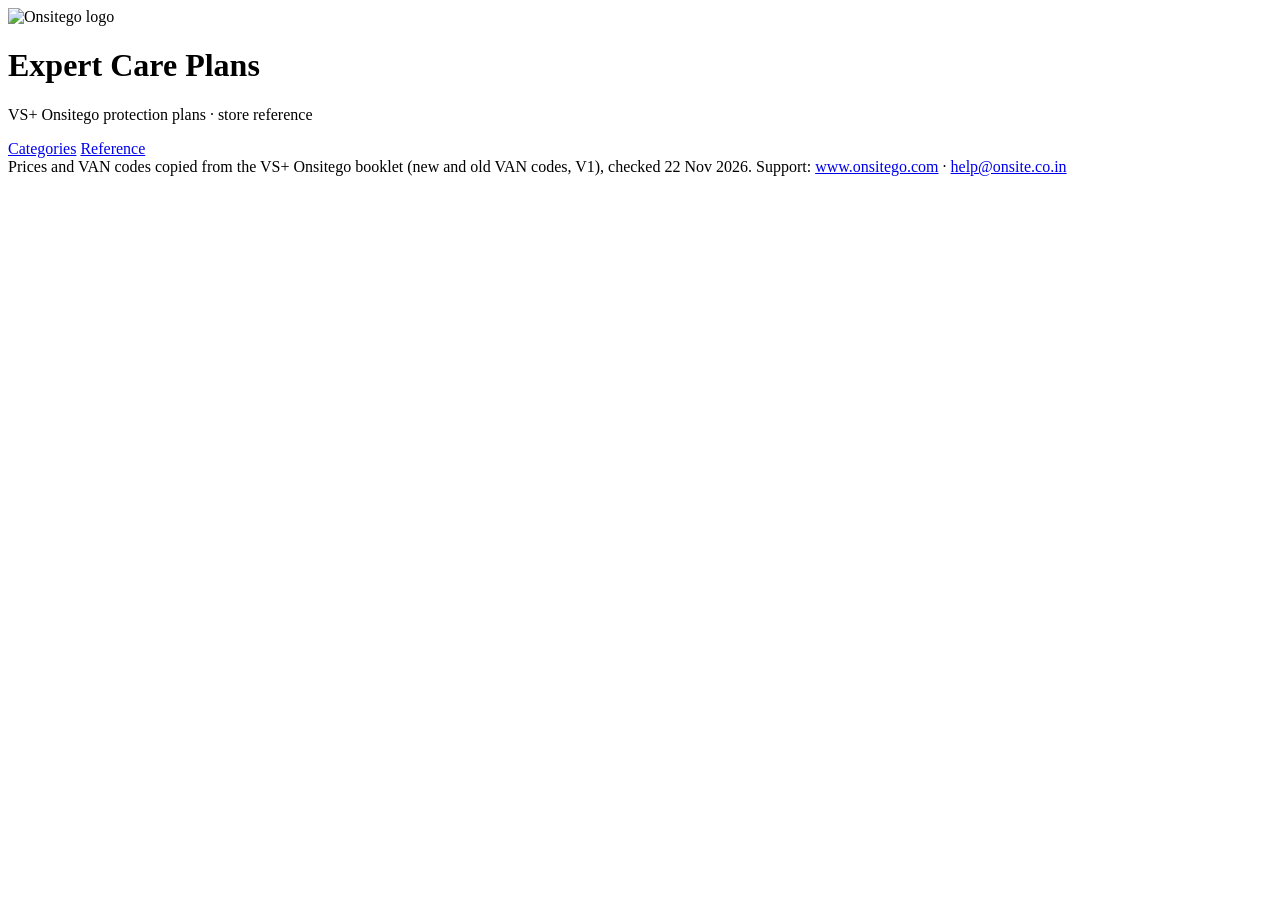
==== index.html @ bc52777d "Rename 1-index.html to index.html" ====
<!DOCTYPE html>
<html lang="en">
<head>
<meta charset="utf-8">
<meta name="viewport" content="width=device-width, initial-scale=1">
<title>Expert Care Plans — VS+ Onsitego</title>
<meta name="description" content="Every VS+ Onsitego protection plan from the current booklet. Browse by category, or enter a device price to see the exact slab, plan prices and VAN codes.">
<link rel="icon" href="logo.jpg">
<link rel="stylesheet" href="style.css">
</head>
<body>
<div id="splash" hidden>
  <img src="welcome.jpg" alt="Welcome to Onsitego">
  <button type="button" id="splash-skip">Skip</button>
</div>
<header class="site-head">
  <img class="site-logo" src="logo.jpg" alt="Onsitego logo">
  <div class="site-head-text">
    <h1>Expert Care Plans</h1>
    <p class="site-sub">VS+ Onsitego protection plans · store reference</p>
  </div>
  <nav class="site-nav" aria-label="Pages">
    <a href="#/" data-nav="home">Categories</a>
    <a href="#/reference" data-nav="reference">Reference</a>
  </nav>
</header>
<main id="app"></main>
<footer class="site-foot">
  Prices and VAN codes copied from the VS+ Onsitego booklet (new and old VAN codes, V1), checked 22 Nov 2026.
  Support: <a href="https://www.onsitego.com">www.onsitego.com</a> · <a href="mailto:help@onsite.co.in">help@onsite.co.in</a>
</footer>
<script src="data.js"></script>
<script src="app.js"></script>
</body>
</html>
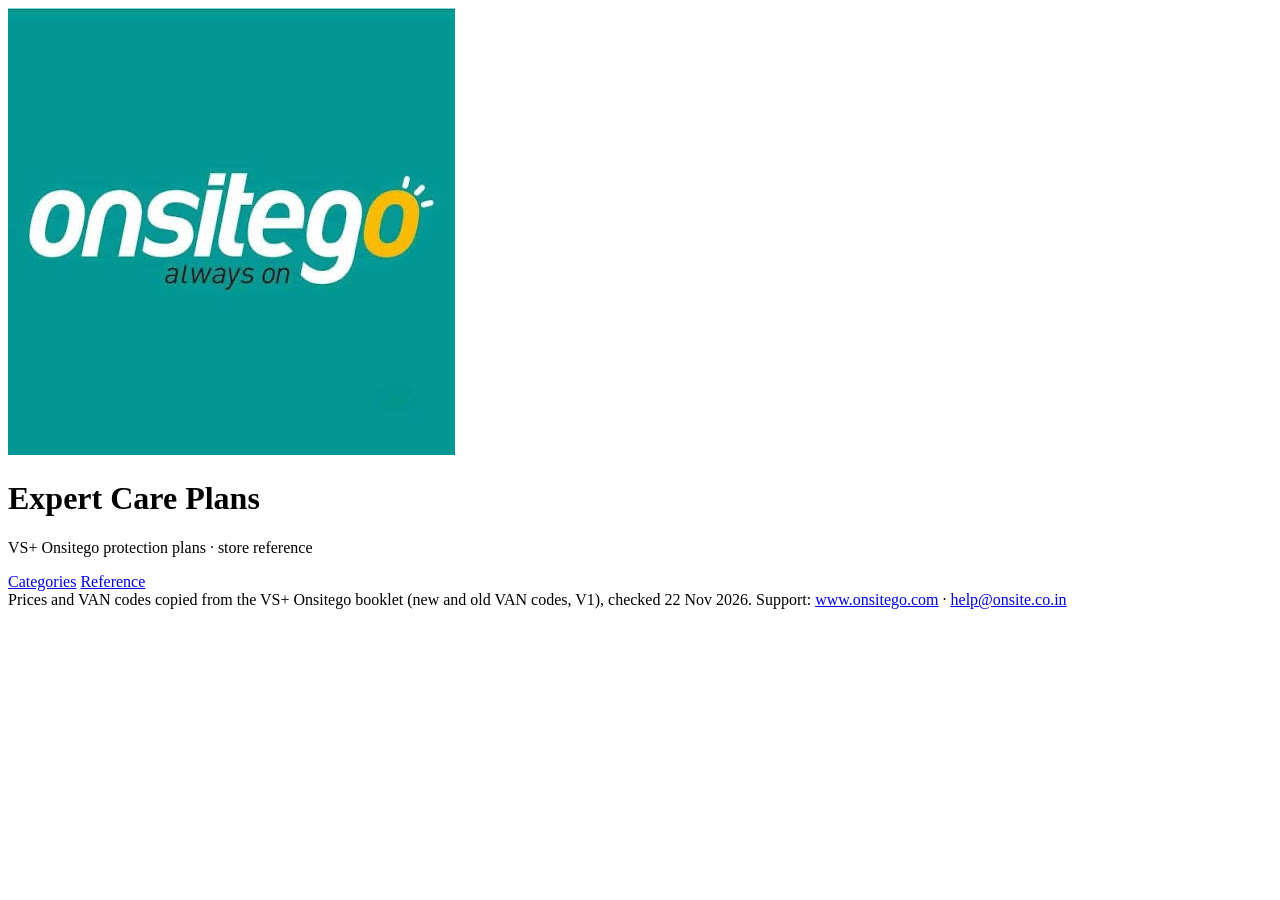
==== commit 2cda9ad1: "Rename 13-index.html to index.html" ====
--- a/index.html
+++ b/index.html
@@ -30,6 +30,7 @@
   Support: <a href="https://www.onsitego.com">www.onsitego.com</a> · <a href="mailto:help@onsite.co.in">help@onsite.co.in</a>
 </footer>
 <script src="data.js"></script>
-<script src="app.js"></script>
+<script src="icons.js"></script>
+  <script src="app.js"></script>
 </body>
 </html>
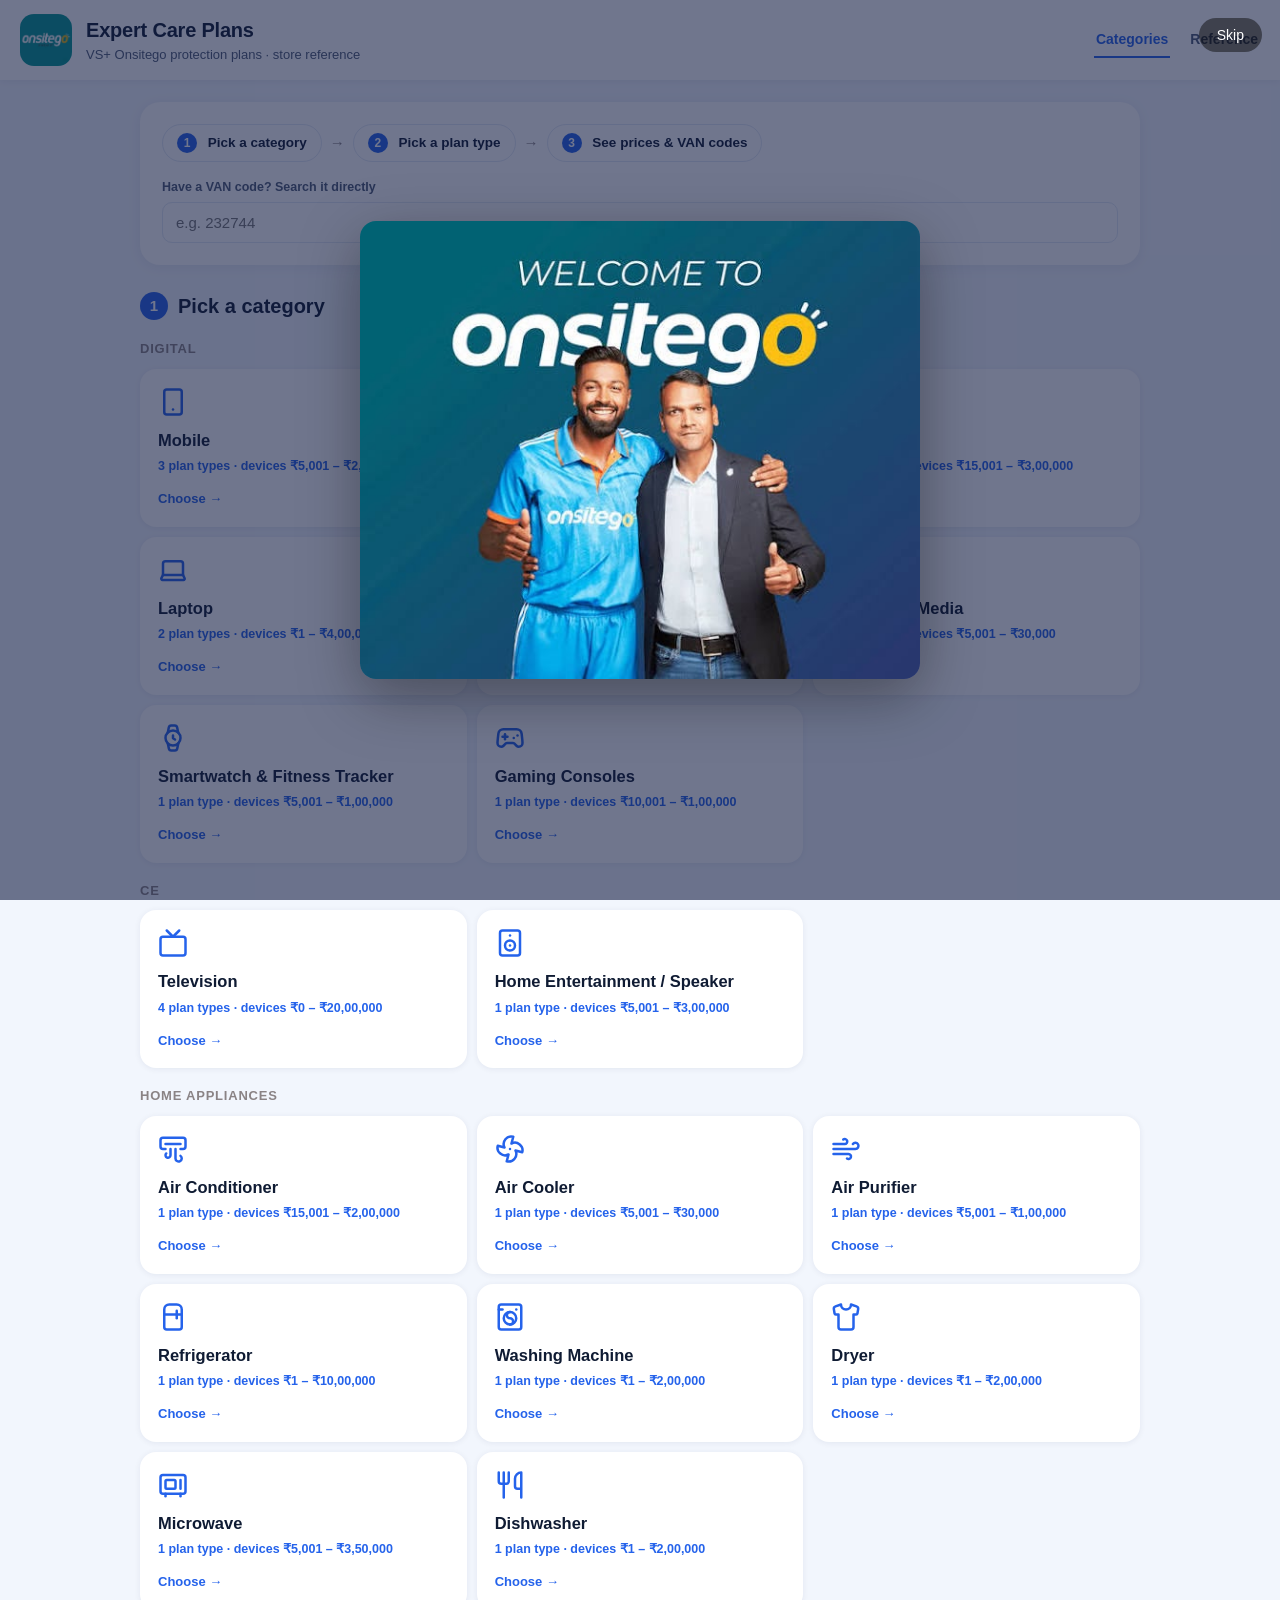
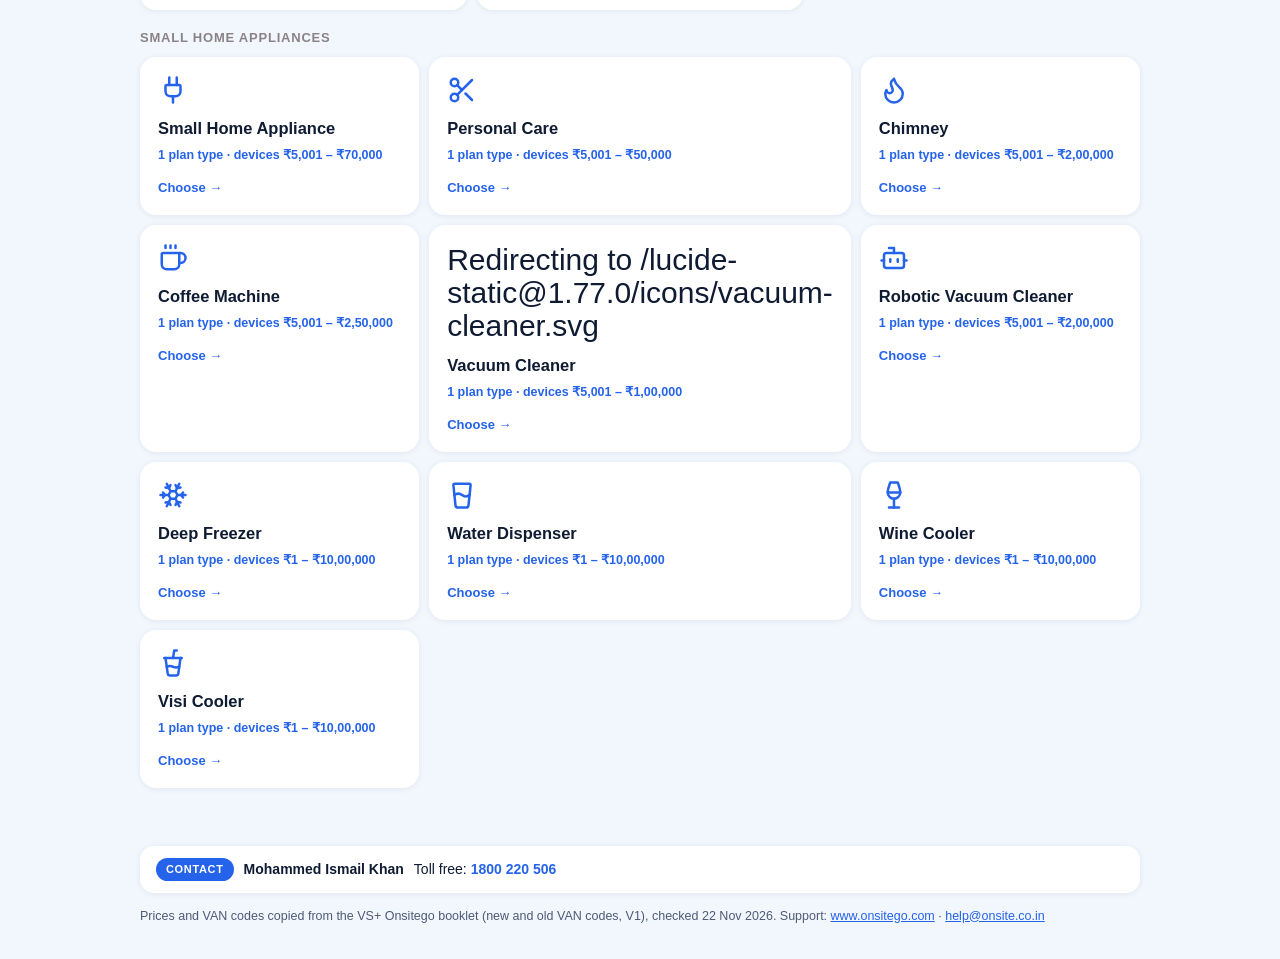
==== commit 202ddf0d: "Rename 8-index.html to index.html" ====
--- a/index.html
+++ b/index.html
@@ -26,6 +26,11 @@
 </header>
 <main id="app"></main>
 <footer class="site-foot">
+  <div class="contact">
+    <span class="contact-label">Contact</span>
+    <b>Mohammed Ismail Khan</b>
+    <span>Toll free: <a class="contact-tel" href="tel:1800220506">1800 220 506</a></span>
+  </div>
   Prices and VAN codes copied from the VS+ Onsitego booklet (new and old VAN codes, V1), checked 22 Nov 2026.
   Support: <a href="https://www.onsitego.com">www.onsitego.com</a> · <a href="mailto:help@onsite.co.in">help@onsite.co.in</a>
 </footer>
--- a/style.css
+++ b/style.css
@@ -0,0 +1,222 @@
+:root {
+  --ink: #0f1b33;
+  --ink-2: #4d5b76;
+  --hairline: #e2e9f5;
+  --teal: #2563eb;
+  --teal-dark: #1d4ed8;
+  --hit: #e8f0ff;
+  --hit-border: #2563eb;
+  --sand: #f2f6fd;
+  --ink-3: #8b98b2;
+}
+* { box-sizing: border-box; }
+body {
+  margin: 0;
+  font-family: -apple-system, BlinkMacSystemFont, "Segoe UI", Roboto, "Helvetica Neue", Arial, sans-serif;
+  color: var(--ink);
+  background: var(--sand);
+  font-size: 15px;
+  line-height: 1.5;
+}
+a { color: var(--teal); }
+
+/* splash */
+#splash {
+  position: fixed; inset: 0; z-index: 50;
+  background: rgba(18, 27, 66, 0.6);
+  display: flex; align-items: center; justify-content: center;
+  opacity: 1; transition: opacity 0.4s ease;
+}
+#splash.closing { opacity: 0; pointer-events: none; }
+#splash img {
+  max-width: min(560px, 92vw); height: auto;
+  border-radius: 16px; box-shadow: 0 18px 60px rgba(0,0,0,0.35);
+  animation: ec-pop 0.35s ease-out;
+}
+@keyframes ec-pop { from { transform: scale(0.96); opacity: 0; } to { transform: scale(1); opacity: 1; } }
+#splash-skip {
+  position: absolute; top: 18px; right: 18px;
+  background: rgba(0,0,0,0.45); color: #fff; border: none; border-radius: 999px;
+  padding: 9px 18px; font-size: 14px; cursor: pointer;
+}
+
+/* header */
+.site-head {
+  background: #fff; border-bottom: 1px solid var(--hairline);
+  padding: 14px 20px;
+  display: flex; align-items: center; gap: 14px; flex-wrap: wrap;
+  position: sticky; top: 0; z-index: 10;
+}
+.site-logo { width: 52px; height: 52px; border-radius: 12px; object-fit: cover; }
+.site-head h1 { font-size: 20px; margin: 0; letter-spacing: -0.01em; }
+.site-sub { margin: 0; font-size: 13px; color: var(--ink-2); }
+.site-head-text { flex: 1; min-width: 180px; }
+.site-nav { display: flex; gap: 18px; }
+.site-nav a {
+  text-decoration: none; color: var(--ink-2); font-weight: 600; font-size: 14px;
+  padding: 6px 2px; border-bottom: 2px solid transparent;
+}
+.site-nav a.active { color: var(--teal); border-bottom-color: var(--teal); }
+
+main { max-width: 1040px; margin: 0 auto; padding: 22px 20px 40px; }
+.site-foot {
+  max-width: 1040px; margin: 0 auto; padding: 18px 20px 34px;
+  font-size: 12.5px; color: var(--ink-2);
+}
+
+/* hero */
+.hero { background: #fff; border: 1px solid var(--hairline); border-radius: 16px; padding: 22px; margin-bottom: 18px; }
+.hero h2 { margin: 0 0 6px; font-size: 24px; letter-spacing: -0.015em; }
+.hero p { margin: 0; color: var(--ink-2); max-width: 60ch; }
+.hero .cover { margin-top: 16px; }
+.hero .cover img { width: 100%; max-width: 560px; border-radius: 12px; display: block; }
+.hero .fact { color: var(--teal); font-weight: 600; font-size: 13px; margin-bottom: 4px; }
+
+/* finder */
+.finder { display: grid; grid-template-columns: 1fr; gap: 12px; margin-top: 16px; }
+@media (min-width: 768px) { .finder { grid-template-columns: 1fr 1fr; } }
+.field label { display: block; font-size: 12.5px; font-weight: 600; color: var(--ink-2); margin-bottom: 5px; }
+.field input {
+  width: 100%; padding: 11px 13px; font-size: 15px;
+  border: 1px solid var(--hairline); border-radius: 8px; background: #fff; color: var(--ink);
+}
+.field input:focus { outline: 2px solid var(--teal); outline-offset: 0; border-color: var(--teal); }
+.hint { font-size: 13px; color: var(--ink-2); margin-top: 10px; }
+.warn {
+  background: #f4efec; border-radius: 10px; padding: 10px 14px; margin-top: 10px; font-size: 13.5px;
+}
+.warn b { display: block; margin-bottom: 2px; }
+
+/* sections + cards */
+.section-title { font-size: 18px; margin: 26px 0 10px; letter-spacing: -0.01em; }
+.grid { display: grid; grid-template-columns: 1fr; gap: 10px; }
+@media (min-width: 560px) { .grid { grid-template-columns: 1fr 1fr; } }
+@media (min-width: 900px) { .grid { grid-template-columns: 1fr 1fr 1fr; } }
+.card {
+  display: flex; flex-direction: column; gap: 3px;
+  padding: 14px 16px; border: 1px solid var(--hairline); border-radius: 12px;
+  text-decoration: none; color: var(--ink); background: #fff;
+}
+.card:hover { border-color: var(--teal); }
+.card-name { font-weight: 600; font-size: 15px; }
+.card:hover .card-name { text-decoration: underline; }
+.card-plans { font-size: 12.5px; color: var(--ink-2); }
+.card-range { font-size: 12.5px; color: var(--teal); font-weight: 600; margin-top: 2px; }
+
+/* tables */
+.only-mobile { display: block; }
+.only-desktop { display: none; }
+@media (min-width: 768px) { .only-mobile { display: none; } .only-desktop { display: block; } }
+.tbl { width: 100%; border-collapse: collapse; font-size: 13.5px; background: #fff; border-radius: 10px; overflow: hidden; border: 1px solid var(--hairline); }
+.tbl th { background: var(--teal-dark); color: #fff; text-align: left; padding: 9px 11px; font-weight: 600; font-size: 12.5px; }
+.tbl td { padding: 7px 11px; border-bottom: 1px solid var(--hairline); }
+.tbl tr.slab-start td { border-top: 1px solid #d8d4d2; }
+.tbl .slab { font-weight: 600; white-space: nowrap; }
+.tbl .num { text-align: right; }
+.tbl .price { font-weight: 600; }
+.tbl .van { font-variant-numeric: tabular-nums; letter-spacing: 0.02em; }
+.tbl tr.hit td { background: var(--hit); }
+.tbl .check { text-align: center; }
+
+.mrow { border: 1px solid var(--hairline); border-radius: 10px; padding: 10px 12px; margin-bottom: 8px; background: #fff; }
+.mrow.hit { background: var(--hit); border-color: var(--hit-border); }
+.mrow-slab { font-weight: 600; font-size: 14px; margin-bottom: 4px; }
+.mrow-plan { display: flex; flex-wrap: wrap; gap: 4px 12px; font-size: 13px; padding: 3px 0; }
+.mrow-term { font-weight: 600; min-width: 58px; }
+.mrow-price { font-weight: 600; color: var(--teal); }
+.mrow-van { color: var(--ink-2); font-variant-numeric: tabular-nums; }
+
+/* match summary */
+.match { border: 1.5px solid var(--teal); border-radius: 12px; padding: 12px 14px; margin: 12px 0; background: #f0f5ff; }
+.match-head { font-weight: 600; font-size: 14.5px; margin-bottom: 6px; }
+.match-note { font-size: 12.5px; color: var(--ink-2); margin-bottom: 6px; }
+.match-plan { display: flex; flex-wrap: wrap; align-items: center; gap: 4px 14px; font-size: 13.5px; padding: 3px 0; }
+.match-term { font-weight: 600; min-width: 62px; }
+.match-price { font-weight: 600; color: var(--teal); font-size: 15px; }
+.match-van { color: var(--ink-2); font-size: 12.5px; }
+.match-van b { color: var(--ink); font-variant-numeric: tabular-nums; }
+.copybtn {
+  border: 1px solid var(--hairline); background: #fff; border-radius: 6px;
+  font-size: 11.5px; padding: 3px 8px; cursor: pointer; color: var(--ink-2); margin-left: 6px;
+}
+.copybtn:hover { border-color: var(--teal); color: var(--teal); }
+
+/* van results */
+.van-hit { border: 1px solid var(--hairline); border-radius: 10px; padding: 10px 12px; margin-top: 8px; background: #fff; }
+.van-hit-top { display: flex; align-items: center; gap: 10px; }
+.van-code { font-weight: 600; font-size: 15px; font-variant-numeric: tabular-nums; }
+.van-kind { font-size: 11.5px; color: var(--teal); font-weight: 600; text-transform: uppercase; letter-spacing: 0.04em; }
+.van-detail { font-size: 13px; margin-top: 2px; }
+.dim { color: var(--ink-2); }
+
+.copay { border: 1px solid var(--hairline); border-radius: 10px; padding: 10px 14px; margin-top: 10px; max-width: 420px; background: #fff; }
+.copay-title { font-weight: 600; font-size: 13px; margin-bottom: 6px; }
+.copay-row { display: flex; justify-content: space-between; font-size: 13px; padding: 3px 0; }
+.footnote { font-size: 12px; color: var(--ink-2); margin-top: 8px; }
+.group-block { margin-bottom: 8px; }
+.backlink { display: inline-block; margin-top: 18px; font-weight: 600; font-size: 14px; }
+ul.plain { padding-left: 20px; }
+ul.plain li { margin-bottom: 8px; }
+.panel { background: #fff; border: 1px solid var(--hairline); border-radius: 14px; padding: 18px 20px; margin-bottom: 16px; }
+.panel h3 { margin: 0 0 8px; font-size: 16px; }
+#splash[hidden] { display: none; }
+
+/* ---- 3-step flow redesign ---- */
+.steps { display: flex; flex-wrap: wrap; align-items: center; gap: 8px; margin-bottom: 16px; }
+.step-pill { background: #fff; border: 1px solid var(--hairline); border-radius: 999px; padding: 8px 14px; font-size: 13.5px; font-weight: 600; color: var(--ink); }
+.step-pill b { display: inline-flex; align-items: center; justify-content: center; width: 20px; height: 20px; border-radius: 50%; background: var(--teal); color: #fff; font-size: 12px; margin-right: 7px; }
+.step-arrow { color: #8a8385; font-weight: 700; }
+.step-title { display: flex; align-items: center; gap: 10px; font-size: 20px; margin: 26px 0 14px; }
+.step-num { display: inline-flex; align-items: center; justify-content: center; width: 28px; height: 28px; border-radius: 50%; background: var(--teal); color: #fff; font-size: 15px; font-weight: 700; flex: none; }
+.group-title { font-size: 13px; text-transform: uppercase; letter-spacing: .06em; color: #8a8385; margin: 18px 0 10px; }
+.crumbs { font-size: 13.5px; color: #8a8385; margin-bottom: 14px; }
+.crumbs a { color: var(--teal); text-decoration: none; font-weight: 600; }
+.crumbs span { margin: 0 4px; }
+.hero.slim { display: flex; align-items: center; gap: 16px; padding: 18px 20px; }
+.hero.slim h2 { margin: 0 0 4px; }
+.hero.slim p { margin: 0; }
+.hero-ic { font-size: 40px; line-height: 1; flex: none; }
+.card { align-items: flex-start; text-align: left; padding: 18px; }
+.card-icon { font-size: 30px; line-height: 1.1; margin-bottom: 8px; }
+.card-name { font-size: 16.5px; }
+.card-go { color: var(--teal); font-weight: 700; font-size: 13px; margin-top: 10px; }
+.card-price { color: var(--ink); font-weight: 700; font-size: 14.5px; margin-top: 4px; }
+.grid.plans .card { min-height: 0; }
+.finder-panel { padding: 16px 18px; }
+.vansearch { margin-top: 6px; }
+.card-icon svg, .hero-ic svg { display: block; color: var(--teal); }
+.card-icon svg { width: 30px; height: 30px; }
+.hero-ic svg { width: 42px; height: 42px; }
+.tbl td.model{font-family:ui-monospace,SFMono-Regular,Consolas,monospace;font-size:12px;color:var(--muted)}
+.mrow-van.model{display:block}
+
+/* blue app theme polish */
+.site-head { box-shadow: 0 1px 8px rgba(16,24,64,.07); border-bottom: none; }
+.site-logo { border-radius: 14px; }
+.hero { border-radius: 20px; border: none; box-shadow: 0 2px 14px rgba(16,24,64,.07); }
+.card { border-radius: 16px; border: none; box-shadow: 0 1px 6px rgba(16,24,64,.07); }
+.card:hover { box-shadow: 0 6px 18px rgba(37,99,235,.16); }
+.panel, .finder, .terms-panel { border-radius: 16px; }
+.mrow { border-radius: 14px; }
+.mrow.hit { box-shadow: 0 3px 12px rgba(37,99,235,.14); }
+.field input { border-radius: 10px; border-color: var(--hairline); }
+.tbl { border-radius: 14px; }
+.tbl th { background: var(--teal); }
+.warn { background: #fff7e8; }
+.match { border-radius: 16px; box-shadow: 0 4px 16px rgba(37,99,235,.14); }
+.copybtn { border-radius: 8px; }
+.copay { border-radius: 14px; }
+
+/* contact block */
+.site-foot .contact {
+  background: #fff; border-radius: 14px; box-shadow: 0 1px 6px rgba(16,24,64,.07);
+  padding: 12px 16px; margin-bottom: 14px;
+  display: flex; align-items: center; gap: 10px; flex-wrap: wrap;
+  font-size: 14px; color: var(--ink);
+}
+.contact-label {
+  background: var(--teal); color: #fff; font-size: 11px; font-weight: 700;
+  text-transform: uppercase; letter-spacing: .06em;
+  border-radius: 999px; padding: 3px 10px;
+}
+.contact-tel { font-weight: 700; text-decoration: none; }
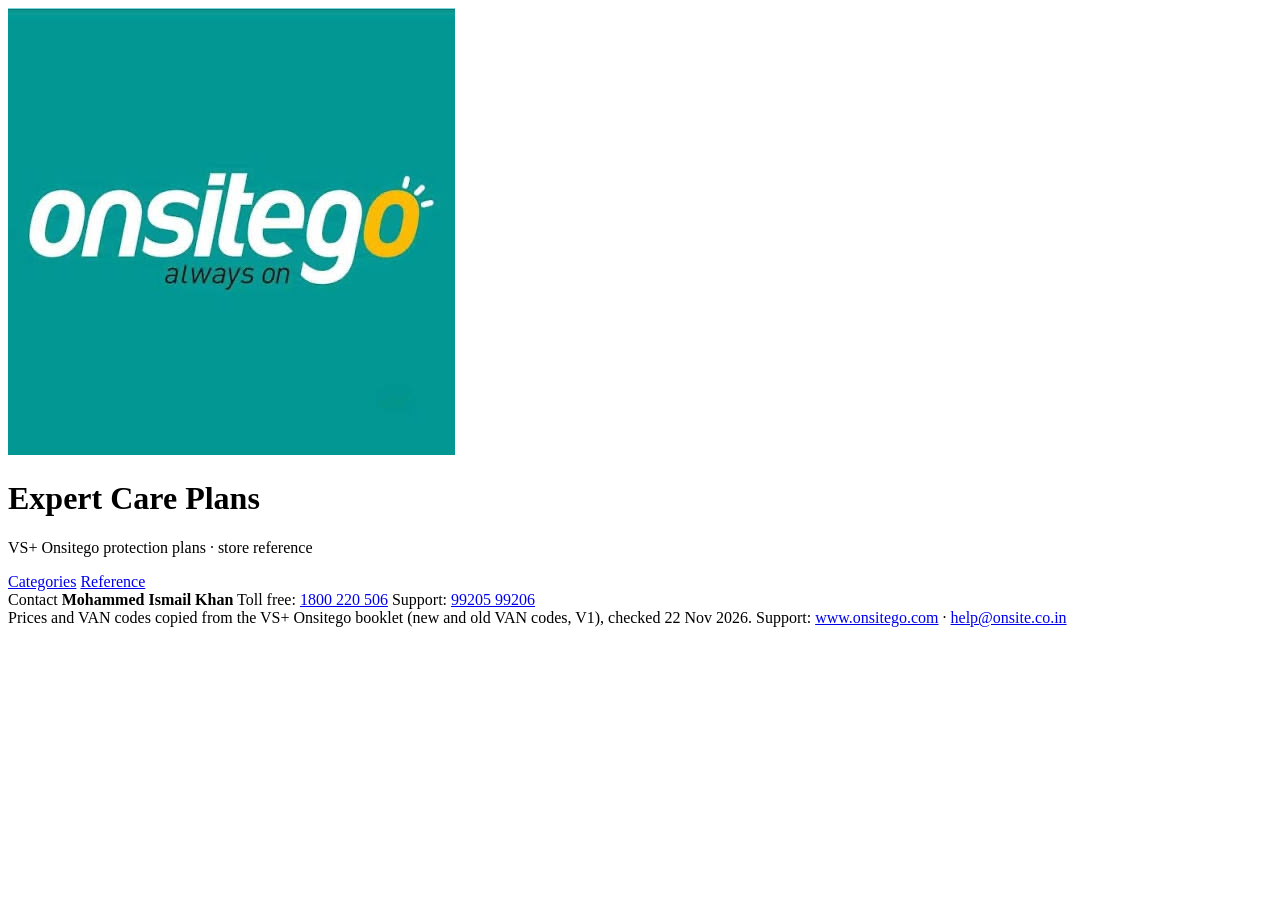
==== commit 6dd4acec: "Rename 1-index.html to index.html" ====
--- a/index.html
+++ b/index.html
@@ -30,6 +30,7 @@
     <span class="contact-label">Contact</span>
     <b>Mohammed Ismail Khan</b>
     <span>Toll free: <a class="contact-tel" href="tel:1800220506">1800 220 506</a></span>
+    <span>Support: <a class="contact-tel" href="tel:+919920599206">99205 99206</a></span>
   </div>
   Prices and VAN codes copied from the VS+ Onsitego booklet (new and old VAN codes, V1), checked 22 Nov 2026.
   Support: <a href="https://www.onsitego.com">www.onsitego.com</a> · <a href="mailto:help@onsite.co.in">help@onsite.co.in</a>
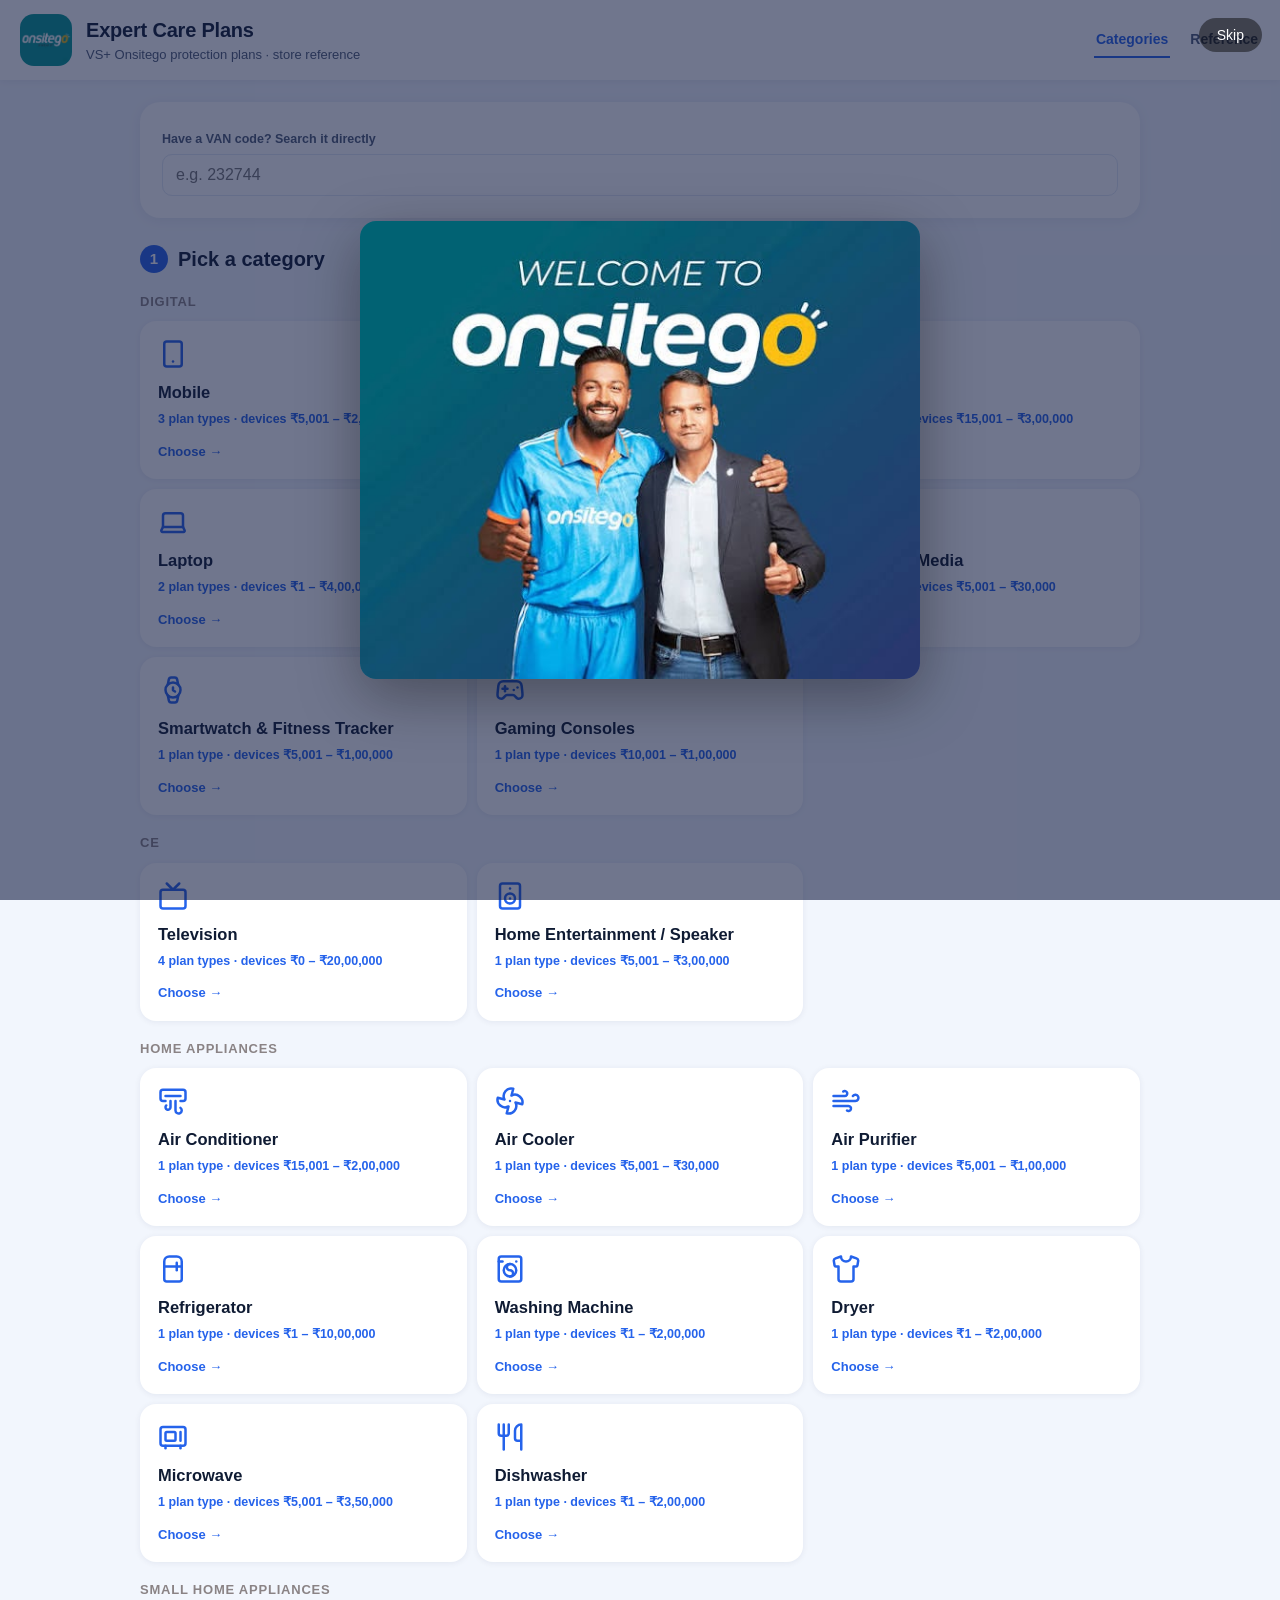
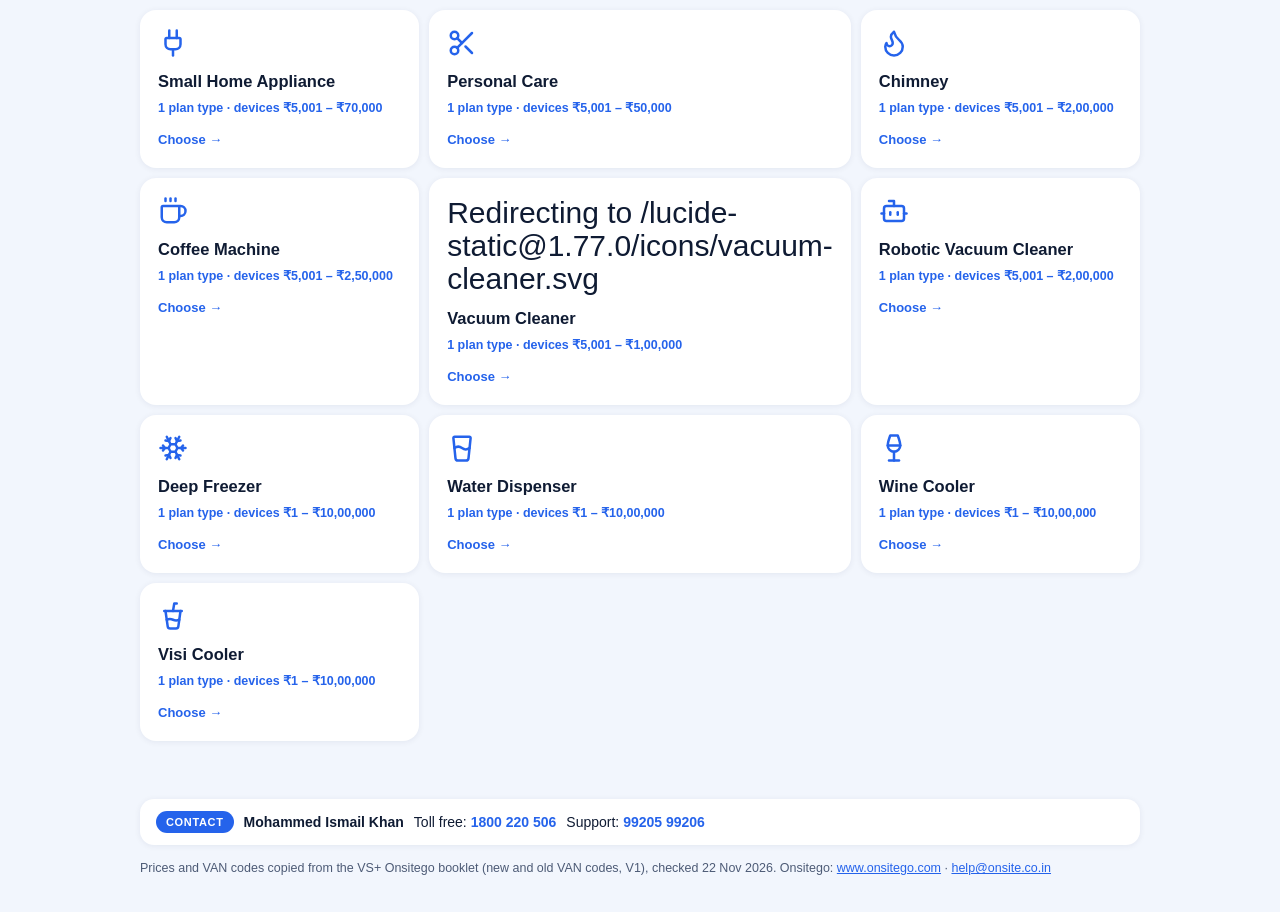
==== commit 150a20a4: "Rename 8-index.html to index.html" ====
--- a/index.html
+++ b/index.html
@@ -33,7 +33,7 @@
     <span>Support: <a class="contact-tel" href="tel:+919920599206">99205 99206</a></span>
   </div>
   Prices and VAN codes copied from the VS+ Onsitego booklet (new and old VAN codes, V1), checked 22 Nov 2026.
-  Support: <a href="https://www.onsitego.com">www.onsitego.com</a> · <a href="mailto:help@onsite.co.in">help@onsite.co.in</a>
+  Onsitego: <a href="https://www.onsitego.com">www.onsitego.com</a> · <a href="mailto:help@onsite.co.in">help@onsite.co.in</a>
 </footer>
 <script src="data.js"></script>
 <script src="icons.js"></script>
--- a/style.css
+++ b/style.css
@@ -0,0 +1,226 @@
+:root {
+  --ink: #0f1b33;
+  --ink-2: #4d5b76;
+  --hairline: #e2e9f5;
+  --teal: #2563eb;
+  --teal-dark: #1d4ed8;
+  --hit: #e8f0ff;
+  --hit-border: #2563eb;
+  --sand: #f2f6fd;
+  --ink-3: #8b98b2;
+}
+* { box-sizing: border-box; }
+body {
+  margin: 0;
+  font-family: -apple-system, BlinkMacSystemFont, "Segoe UI", Roboto, "Helvetica Neue", Arial, sans-serif;
+  color: var(--ink);
+  background: var(--sand);
+  font-size: 15px;
+  line-height: 1.5;
+}
+a { color: var(--teal); }
+
+/* splash */
+#splash {
+  position: fixed; inset: 0; z-index: 50;
+  background: rgba(18, 27, 66, 0.6);
+  display: flex; align-items: center; justify-content: center;
+  opacity: 1; transition: opacity 0.4s ease;
+}
+#splash.closing { opacity: 0; pointer-events: none; }
+#splash img {
+  max-width: min(560px, 92vw); height: auto;
+  border-radius: 16px; box-shadow: 0 18px 60px rgba(0,0,0,0.35);
+  animation: ec-pop 0.35s ease-out;
+}
+@keyframes ec-pop { from { transform: scale(0.96); opacity: 0; } to { transform: scale(1); opacity: 1; } }
+#splash-skip {
+  position: absolute; top: 18px; right: 18px;
+  background: rgba(0,0,0,0.45); color: #fff; border: none; border-radius: 999px;
+  padding: 9px 18px; font-size: 14px; cursor: pointer;
+}
+
+/* header */
+.site-head {
+  background: #fff; border-bottom: 1px solid var(--hairline);
+  padding: 14px 20px;
+  display: flex; align-items: center; gap: 14px; flex-wrap: wrap;
+  position: sticky; top: 0; z-index: 10;
+}
+.site-logo { width: 52px; height: 52px; border-radius: 12px; object-fit: cover; }
+.site-head h1 { font-size: 20px; margin: 0; letter-spacing: -0.01em; }
+.site-sub { margin: 0; font-size: 13px; color: var(--ink-2); }
+.site-head-text { flex: 1; min-width: 180px; }
+.site-nav { display: flex; gap: 18px; }
+.site-nav a {
+  text-decoration: none; color: var(--ink-2); font-weight: 600; font-size: 14px;
+  padding: 6px 2px; border-bottom: 2px solid transparent;
+}
+.site-nav a.active { color: var(--teal); border-bottom-color: var(--teal); }
+
+main { max-width: 1040px; margin: 0 auto; padding: 22px 20px 40px; }
+.site-foot {
+  max-width: 1040px; margin: 0 auto; padding: 18px 20px 34px;
+  font-size: 12.5px; color: var(--ink-2);
+}
+
+/* hero */
+.hero { background: #fff; border: 1px solid var(--hairline); border-radius: 16px; padding: 22px; margin-bottom: 18px; }
+.hero h2 { margin: 0 0 6px; font-size: 24px; letter-spacing: -0.015em; }
+.hero p { margin: 0; color: var(--ink-2); max-width: 60ch; }
+.hero .cover { margin-top: 16px; }
+.hero .cover img { width: 100%; max-width: 560px; border-radius: 12px; display: block; }
+.hero .fact { color: var(--teal); font-weight: 600; font-size: 13px; margin-bottom: 4px; }
+
+/* finder */
+.finder { display: grid; grid-template-columns: 1fr; gap: 12px; margin-top: 16px; }
+@media (min-width: 768px) { .finder { grid-template-columns: 1fr 1fr; } }
+.field label { display: block; font-size: 12.5px; font-weight: 600; color: var(--ink-2); margin-bottom: 5px; }
+.field input {
+  width: 100%; padding: 11px 13px; font-size: 15px;
+  border: 1px solid var(--hairline); border-radius: 8px; background: #fff; color: var(--ink);
+}
+.field input:focus { outline: 2px solid var(--teal); outline-offset: 0; border-color: var(--teal); }
+.hint { font-size: 13px; color: var(--ink-2); margin-top: 10px; }
+.warn {
+  background: #f4efec; border-radius: 10px; padding: 10px 14px; margin-top: 10px; font-size: 13.5px;
+}
+.warn b { display: block; margin-bottom: 2px; }
+
+/* sections + cards */
+.section-title { font-size: 18px; margin: 26px 0 10px; letter-spacing: -0.01em; }
+.grid { display: grid; grid-template-columns: 1fr; gap: 10px; }
+@media (min-width: 560px) { .grid { grid-template-columns: 1fr 1fr; } }
+@media (min-width: 900px) { .grid { grid-template-columns: 1fr 1fr 1fr; } }
+.card {
+  display: flex; flex-direction: column; gap: 3px;
+  padding: 14px 16px; border: 1px solid var(--hairline); border-radius: 12px;
+  text-decoration: none; color: var(--ink); background: #fff;
+}
+.card:hover { border-color: var(--teal); }
+.card-name { font-weight: 600; font-size: 15px; }
+.card:hover .card-name { text-decoration: underline; }
+.card-plans { font-size: 12.5px; color: var(--ink-2); }
+.card-range { font-size: 12.5px; color: var(--teal); font-weight: 600; margin-top: 2px; }
+
+/* tables */
+.only-mobile { display: block; }
+.only-desktop { display: none; }
+@media (min-width: 768px) { .only-mobile { display: none; } .only-desktop { display: block; } }
+.tbl { width: 100%; border-collapse: collapse; font-size: 13.5px; background: #fff; border-radius: 10px; overflow: hidden; border: 1px solid var(--hairline); }
+.tbl th { background: var(--teal-dark); color: #fff; text-align: left; padding: 9px 11px; font-weight: 600; font-size: 12.5px; }
+.tbl td { padding: 7px 11px; border-bottom: 1px solid var(--hairline); }
+.tbl tr.slab-start td { border-top: 1px solid #d8d4d2; }
+.tbl .slab { font-weight: 600; white-space: nowrap; }
+.tbl .num { text-align: right; }
+.tbl .price { font-weight: 600; }
+.tbl .van { font-variant-numeric: tabular-nums; letter-spacing: 0.02em; }
+.tbl tr.hit td { background: var(--hit); }
+.tbl .check { text-align: center; }
+
+.mrow { border: 1px solid var(--hairline); border-radius: 10px; padding: 10px 12px; margin-bottom: 8px; background: #fff; }
+.mrow.hit { background: var(--hit); border-color: var(--hit-border); }
+.mrow-slab { font-weight: 600; font-size: 14px; margin-bottom: 4px; }
+.mrow-plan { display: flex; flex-wrap: wrap; gap: 4px 12px; font-size: 13px; padding: 3px 0; }
+.mrow-term { font-weight: 600; min-width: 58px; }
+.mrow-price { font-weight: 600; color: var(--teal); }
+.mrow-van { color: var(--ink-2); font-variant-numeric: tabular-nums; }
+
+/* match summary */
+.match { border: 1.5px solid var(--teal); border-radius: 12px; padding: 12px 14px; margin: 12px 0; background: #f0f5ff; }
+.match-head { font-weight: 600; font-size: 14.5px; margin-bottom: 6px; }
+.match-note { font-size: 12.5px; color: var(--ink-2); margin-bottom: 6px; }
+.match-plan { display: flex; flex-wrap: wrap; align-items: center; gap: 4px 14px; font-size: 13.5px; padding: 3px 0; }
+.match-term { font-weight: 600; min-width: 62px; }
+.match-price { font-weight: 600; color: var(--teal); font-size: 15px; }
+.match-van { color: var(--ink-2); font-size: 12.5px; }
+.match-van b { color: var(--ink); font-variant-numeric: tabular-nums; }
+.copybtn {
+  border: 1px solid var(--hairline); background: #fff; border-radius: 6px;
+  font-size: 11.5px; padding: 3px 8px; cursor: pointer; color: var(--ink-2); margin-left: 6px;
+}
+.copybtn:hover { border-color: var(--teal); color: var(--teal); }
+
+/* van results */
+.van-hit { border: 1px solid var(--hairline); border-radius: 10px; padding: 10px 12px; margin-top: 8px; background: #fff; }
+.van-hit-top { display: flex; align-items: center; gap: 10px; }
+.van-code { font-weight: 600; font-size: 15px; font-variant-numeric: tabular-nums; }
+.van-kind { font-size: 11.5px; color: var(--teal); font-weight: 600; text-transform: uppercase; letter-spacing: 0.04em; }
+.van-detail { font-size: 13px; margin-top: 2px; }
+.dim { color: var(--ink-2); }
+
+.copay { border: 1px solid var(--hairline); border-radius: 10px; padding: 10px 14px; margin-top: 10px; max-width: 420px; background: #fff; }
+.copay-title { font-weight: 600; font-size: 13px; margin-bottom: 6px; }
+.copay-row { display: flex; justify-content: space-between; font-size: 13px; padding: 3px 0; }
+.footnote { font-size: 12px; color: var(--ink-2); margin-top: 8px; }
+.group-block { margin-bottom: 8px; }
+.backlink { display: inline-block; margin-top: 18px; font-weight: 600; font-size: 14px; }
+ul.plain { padding-left: 20px; }
+ul.plain li { margin-bottom: 8px; }
+.panel { background: #fff; border: 1px solid var(--hairline); border-radius: 14px; padding: 18px 20px; margin-bottom: 16px; }
+.panel h3 { margin: 0 0 8px; font-size: 16px; }
+#splash[hidden] { display: none; }
+
+/* ---- 3-step flow redesign ---- */
+.steps { display: flex; flex-wrap: wrap; align-items: center; gap: 8px; margin-bottom: 16px; }
+.step-pill { background: #fff; border: 1px solid var(--hairline); border-radius: 999px; padding: 8px 14px; font-size: 13.5px; font-weight: 600; color: var(--ink); }
+.step-pill b { display: inline-flex; align-items: center; justify-content: center; width: 20px; height: 20px; border-radius: 50%; background: var(--teal); color: #fff; font-size: 12px; margin-right: 7px; }
+.step-arrow { color: #8a8385; font-weight: 700; }
+.step-title { display: flex; align-items: center; gap: 10px; font-size: 20px; margin: 26px 0 14px; }
+.step-num { display: inline-flex; align-items: center; justify-content: center; width: 28px; height: 28px; border-radius: 50%; background: var(--teal); color: #fff; font-size: 15px; font-weight: 700; flex: none; }
+.group-title { font-size: 13px; text-transform: uppercase; letter-spacing: .06em; color: #8a8385; margin: 18px 0 10px; }
+.crumbs { font-size: 13.5px; color: #8a8385; margin-bottom: 14px; }
+.crumbs a { color: var(--teal); text-decoration: none; font-weight: 600; }
+.crumbs span { margin: 0 4px; }
+.hero.slim { display: flex; align-items: center; gap: 16px; padding: 18px 20px; }
+.hero.slim h2 { margin: 0 0 4px; }
+.hero.slim p { margin: 0; }
+.hero-ic { font-size: 40px; line-height: 1; flex: none; }
+.card { align-items: flex-start; text-align: left; padding: 18px; }
+.card-icon { font-size: 30px; line-height: 1.1; margin-bottom: 8px; }
+.card-name { font-size: 16.5px; }
+.card-go { color: var(--teal); font-weight: 700; font-size: 13px; margin-top: 10px; }
+.card-price { color: var(--ink); font-weight: 700; font-size: 14.5px; margin-top: 4px; }
+.grid.plans .card { min-height: 0; }
+.finder-panel { padding: 16px 18px; }
+.vansearch { margin-top: 6px; }
+.card-icon svg, .hero-ic svg { display: block; color: var(--teal); }
+.card-icon svg { width: 30px; height: 30px; }
+.hero-ic svg { width: 42px; height: 42px; }
+.tbl td.model{font-family:ui-monospace,SFMono-Regular,Consolas,monospace;font-size:12px;color:var(--muted)}
+.mrow-van.model{display:block}
+
+/* blue app theme polish */
+.site-head { box-shadow: 0 1px 8px rgba(16,24,64,.07); border-bottom: none; }
+.site-logo { border-radius: 14px; }
+.hero { border-radius: 20px; border: none; box-shadow: 0 2px 14px rgba(16,24,64,.07); }
+.card { border-radius: 16px; border: none; box-shadow: 0 1px 6px rgba(16,24,64,.07); }
+.card:hover { box-shadow: 0 6px 18px rgba(37,99,235,.16); }
+.panel, .finder, .terms-panel { border-radius: 16px; }
+.mrow { border-radius: 14px; }
+.mrow.hit { box-shadow: 0 3px 12px rgba(37,99,235,.14); }
+.field input { border-radius: 10px; border-color: var(--hairline); }
+.tbl { border-radius: 14px; }
+.tbl th { background: var(--teal); }
+.warn { background: #fff7e8; }
+.match { border-radius: 16px; box-shadow: 0 4px 16px rgba(37,99,235,.14); }
+.copybtn { border-radius: 8px; }
+.copay { border-radius: 14px; }
+
+/* contact block */
+.site-foot .contact {
+  background: #fff; border-radius: 14px; box-shadow: 0 1px 6px rgba(16,24,64,.07);
+  padding: 12px 16px; margin-bottom: 14px;
+  display: flex; align-items: center; gap: 10px; flex-wrap: wrap;
+  font-size: 14px; color: var(--ink);
+}
+.contact-label {
+  background: var(--teal); color: #fff; font-size: 11px; font-weight: 700;
+  text-transform: uppercase; letter-spacing: .06em;
+  border-radius: 999px; padding: 3px 10px;
+}
+.contact-tel { font-weight: 700; text-decoration: none; }
+
+/* iOS zoom fixes */
+html { -webkit-text-size-adjust: 100%; text-size-adjust: 100%; }
+.field input { font-size: 16px; }
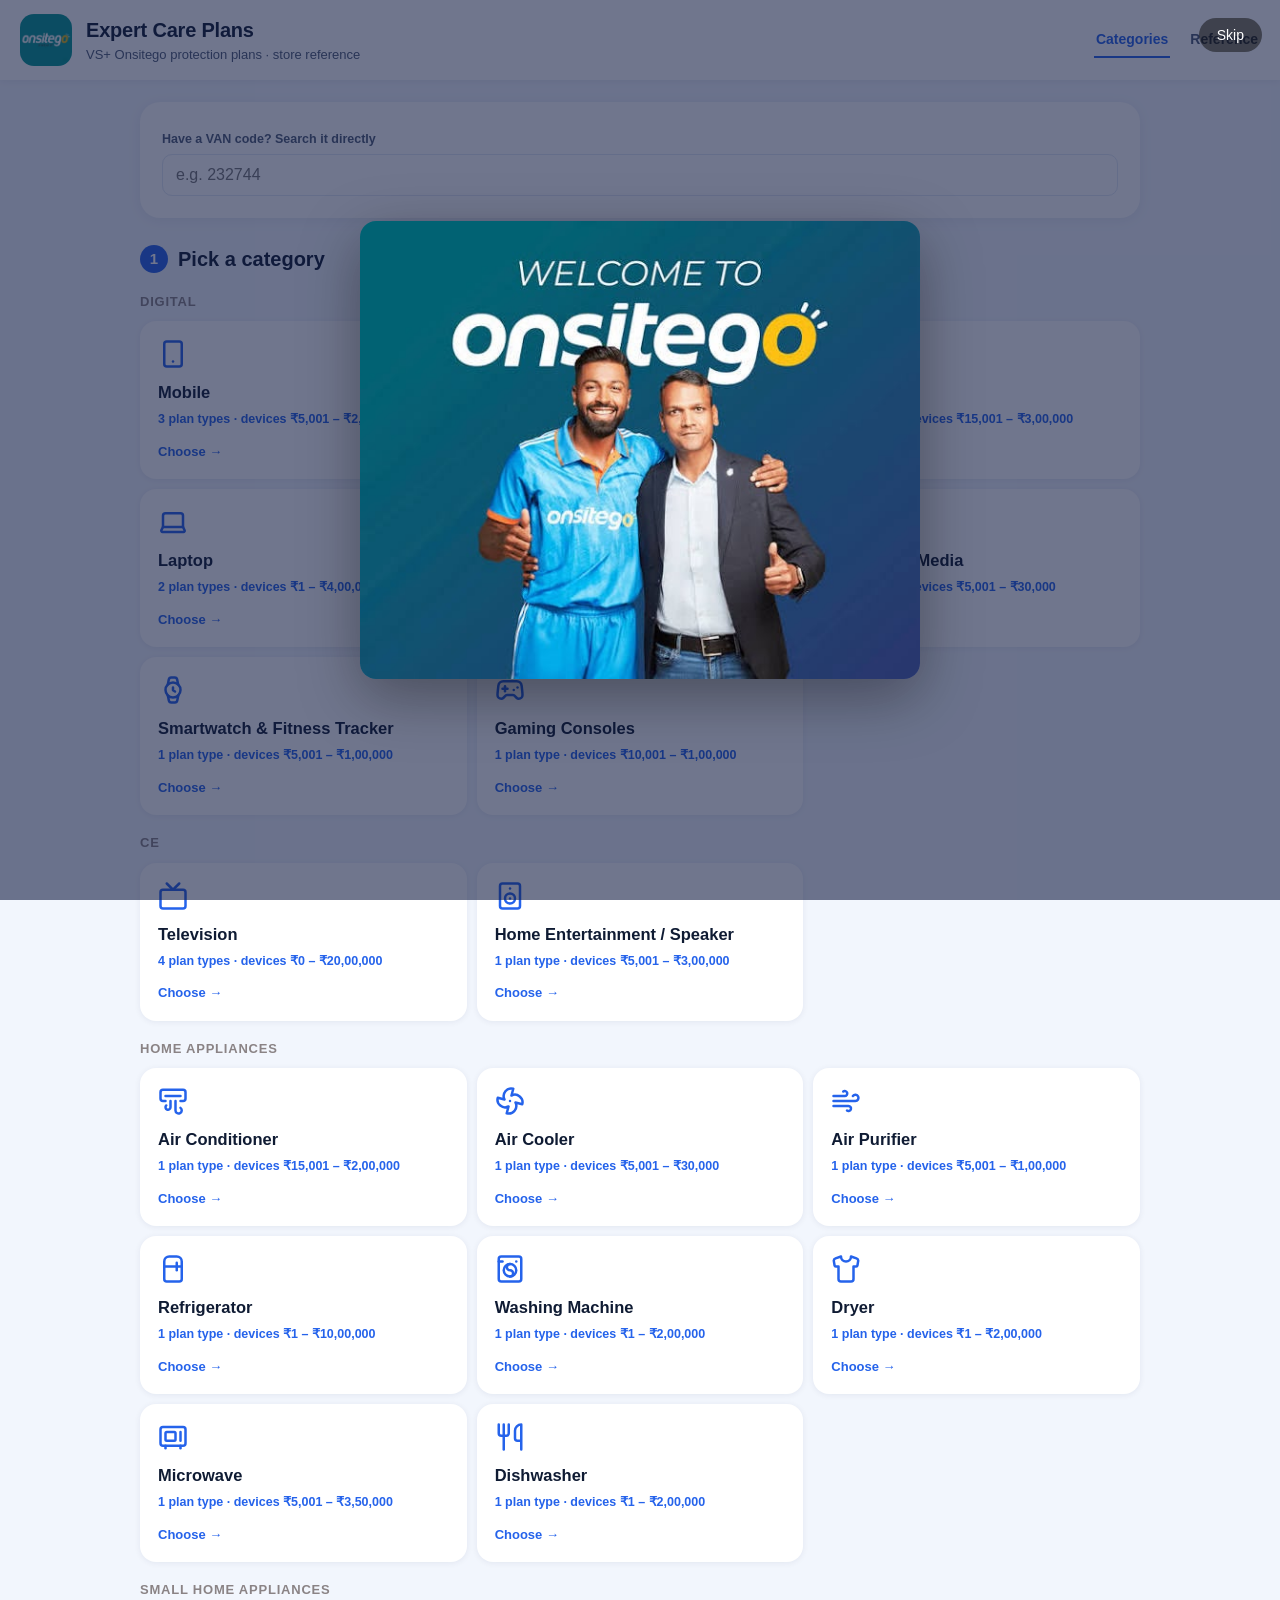
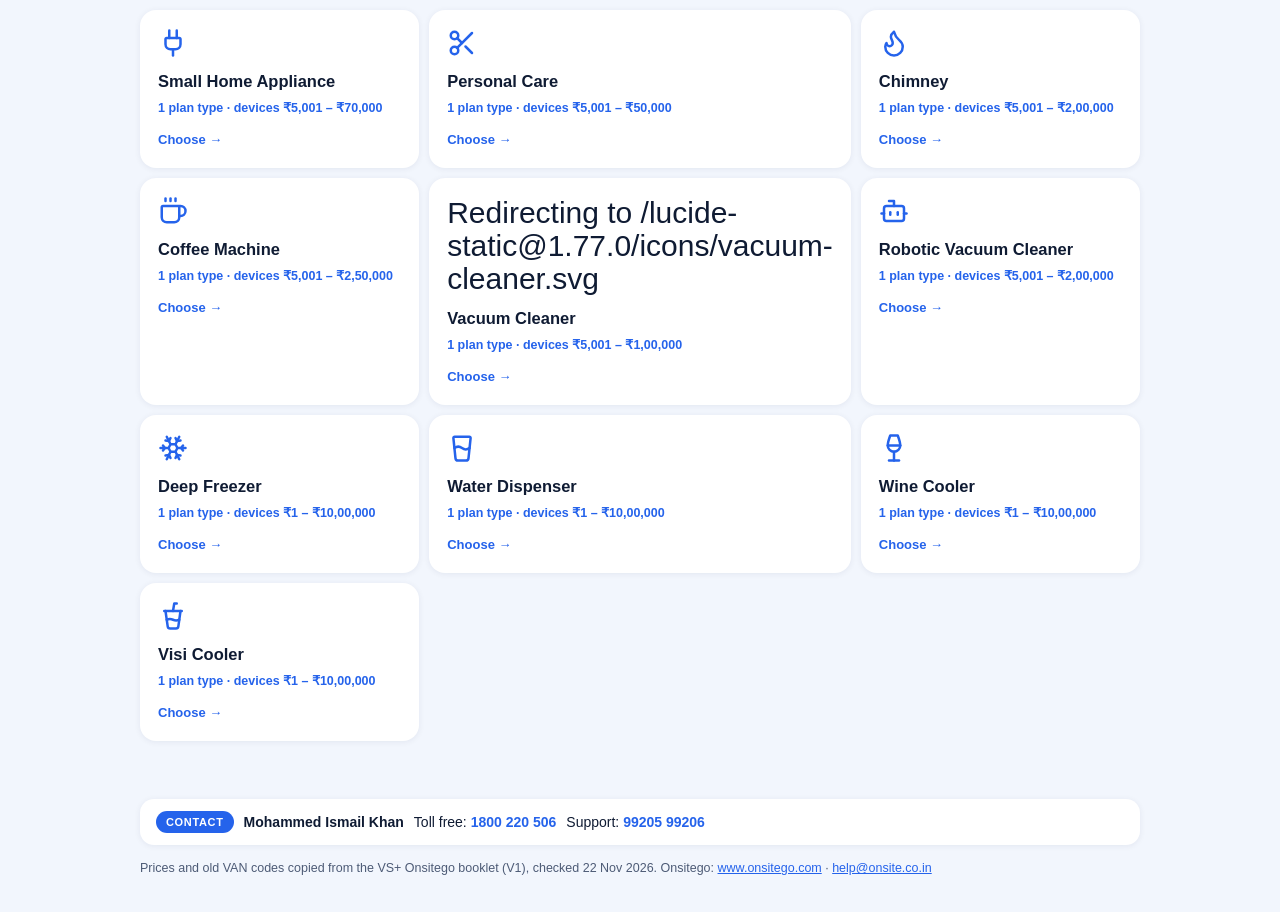
==== commit 60a0ad00: "Rename 2-index.html to index.html" ====
--- a/index.html
+++ b/index.html
@@ -32,7 +32,7 @@
     <span>Toll free: <a class="contact-tel" href="tel:1800220506">1800 220 506</a></span>
     <span>Support: <a class="contact-tel" href="tel:+919920599206">99205 99206</a></span>
   </div>
-  Prices and VAN codes copied from the VS+ Onsitego booklet (new and old VAN codes, V1), checked 22 Nov 2026.
+  Prices and old VAN codes copied from the VS+ Onsitego booklet (V1), checked 22 Nov 2026.
   Onsitego: <a href="https://www.onsitego.com">www.onsitego.com</a> · <a href="mailto:help@onsite.co.in">help@onsite.co.in</a>
 </footer>
 <script src="data.js"></script>
